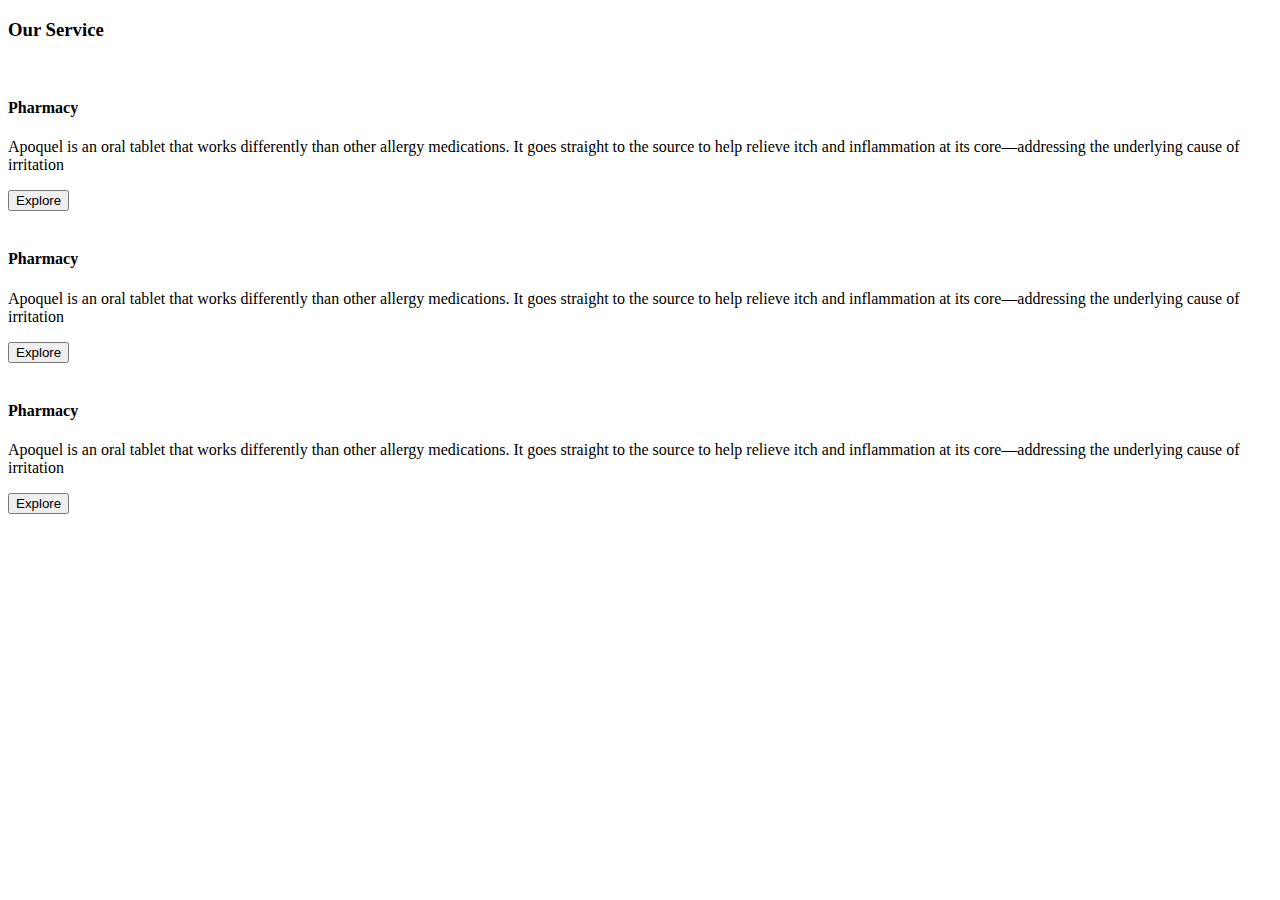
==== index.html @ cd957eab "Create index.html" ====
<!DOCTYPE html>
<html lang="en">
    <head>
        <meta charset="UTF-8" />
        <meta http-equiv="X-UA-Compatible" content="IE=edge" />
        <meta name="viewport" content="width=device-width, initial-scale=1.0" />
        <link rel="stylesheet" href="css/style.css" />
        <title>Document</title>
    </head>
    <body>
        <div class="service">
            <div class="service__container">
                <h3 class="service__title">Our Service</h3>
                <div class="service__cards">
                    <div class="service__card">
                        <div class="service__card-img-wrapper">
                            <img src="img/icon-1.svg" alt="" class="service__card-img" />
                        </div>
                        <h4 class="service__card-title">Pharmacy</h4>
                        <p class="service__card-text">
                            Apoquel is an oral tablet that works differently than other allergy medications. It goes straight to
                            the source to help relieve itch and inflammation at its core—addressing the underlying cause of
                            irritation
                        </p>
                        <button class="service__card-button">Explore</button>
                    </div>
                    <div class="service__card">
                        <div class="service__card-img-wrapper">
                            <img src="img/icon-1.svg" alt="" class="service__card-img" />
                        </div>
                        <h4 class="service__card-title">Pharmacy</h4>
                        <p class="service__card-text">
                            Apoquel is an oral tablet that works differently than other allergy medications. It goes straight to
                            the source to help relieve itch and inflammation at its core—addressing the underlying cause of
                            irritation
                        </p>
                        <button class="service__card-button">Explore</button>
                    </div>
                    <div class="service__card">
                        <div class="service__card-img-wrapper">
                            <img src="img/icon-1.svg" alt="" class="service__card-img" />
                        </div>
                        <h4 class="service__card-title">Pharmacy</h4>
                        <p class="service__card-text">
                            Apoquel is an oral tablet that works differently than other allergy medications. It goes straight to
                            the source to help relieve itch and inflammation at its core—addressing the underlying cause of
                            irritation
                        </p>
                        <button class="service__card-button">Explore</button>
                    </div>
                </div>
            </div>
        </div>
    </body>
</html>
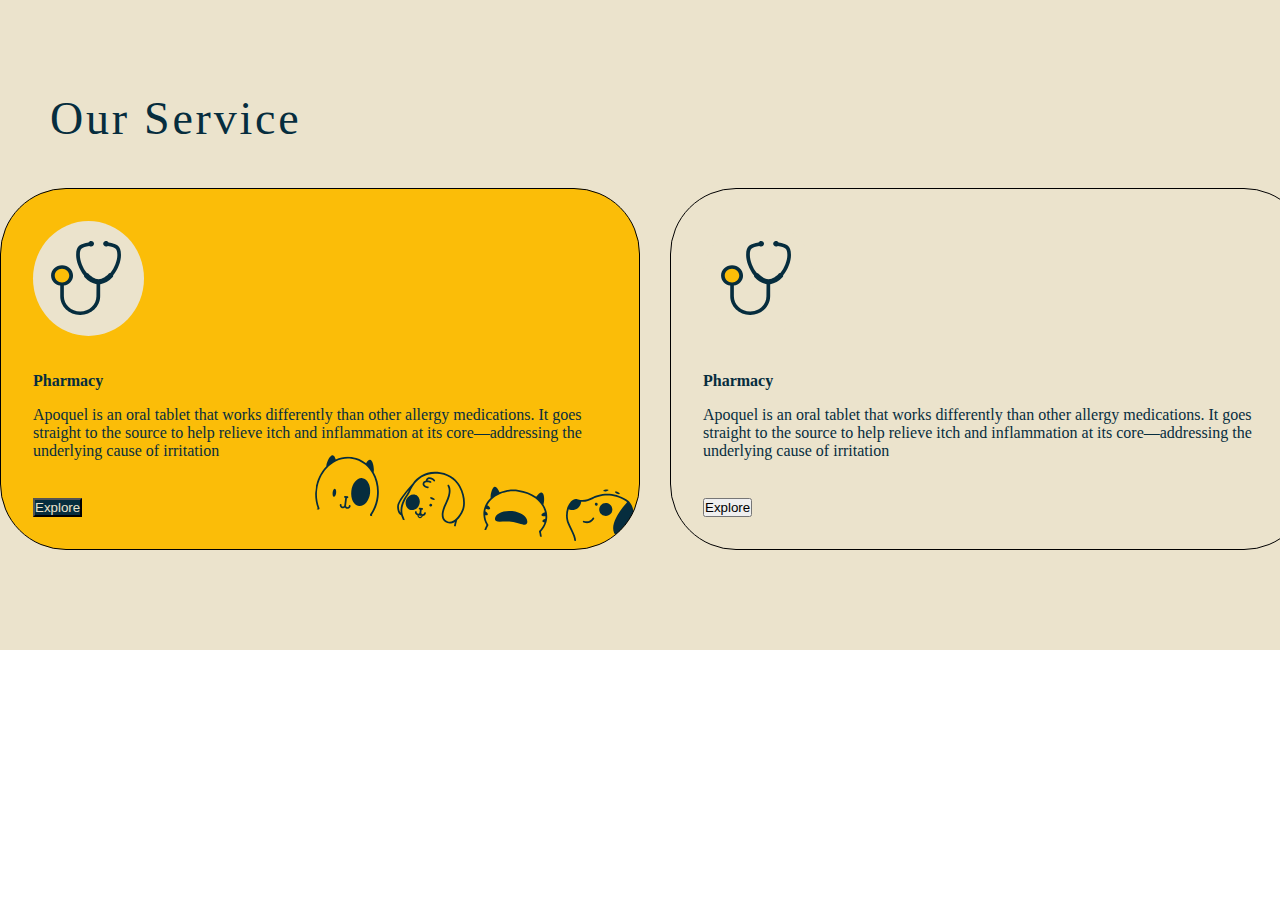
==== commit aa4b6841: "init: start pet project" ====
--- a/index.html
+++ b/index.html
@@ -1,55 +1,55 @@
-<!DOCTYPE html>
-<html lang="en">
-    <head>
-        <meta charset="UTF-8" />
-        <meta http-equiv="X-UA-Compatible" content="IE=edge" />
-        <meta name="viewport" content="width=device-width, initial-scale=1.0" />
-        <link rel="stylesheet" href="css/style.css" />
-        <title>Document</title>
-    </head>
-    <body>
-        <div class="service">
-            <div class="service__container">
-                <h3 class="service__title">Our Service</h3>
-                <div class="service__cards">
-                    <div class="service__card">
-                        <div class="service__card-img-wrapper">
-                            <img src="img/icon-1.svg" alt="" class="service__card-img" />
-                        </div>
-                        <h4 class="service__card-title">Pharmacy</h4>
-                        <p class="service__card-text">
-                            Apoquel is an oral tablet that works differently than other allergy medications. It goes straight to
-                            the source to help relieve itch and inflammation at its core—addressing the underlying cause of
-                            irritation
-                        </p>
-                        <button class="service__card-button">Explore</button>
-                    </div>
-                    <div class="service__card">
-                        <div class="service__card-img-wrapper">
-                            <img src="img/icon-1.svg" alt="" class="service__card-img" />
-                        </div>
-                        <h4 class="service__card-title">Pharmacy</h4>
-                        <p class="service__card-text">
-                            Apoquel is an oral tablet that works differently than other allergy medications. It goes straight to
-                            the source to help relieve itch and inflammation at its core—addressing the underlying cause of
-                            irritation
-                        </p>
-                        <button class="service__card-button">Explore</button>
-                    </div>
-                    <div class="service__card">
-                        <div class="service__card-img-wrapper">
-                            <img src="img/icon-1.svg" alt="" class="service__card-img" />
-                        </div>
-                        <h4 class="service__card-title">Pharmacy</h4>
-                        <p class="service__card-text">
-                            Apoquel is an oral tablet that works differently than other allergy medications. It goes straight to
-                            the source to help relieve itch and inflammation at its core—addressing the underlying cause of
-                            irritation
-                        </p>
-                        <button class="service__card-button">Explore</button>
-                    </div>
-                </div>
-            </div>
-        </div>
-    </body>
-</html>
+<!DOCTYPE html>
+<html lang="en">
+    <head>
+        <meta charset="UTF-8" />
+        <meta http-equiv="X-UA-Compatible" content="IE=edge" />
+        <meta name="viewport" content="width=device-width, initial-scale=1.0" />
+        <link rel="stylesheet" href="css/style.css" />
+        <title>Document</title>
+    </head>
+    <body>
+        <div class="service">
+            <div class="service__container">
+                <h3 class="service__title">Our Service</h3>
+                <div class="service__cards">
+                    <div class="service__card">
+                        <div class="service__card-img-wrapper">
+                            <img src="img/icon-1.svg" alt="" class="service__card-img" />
+                        </div>
+                        <h4 class="service__card-title">Pharmacy</h4>
+                        <p class="service__card-text">
+                            Apoquel is an oral tablet that works differently than other allergy medications. It goes straight to
+                            the source to help relieve itch and inflammation at its core—addressing the underlying cause of
+                            irritation
+                        </p>
+                        <button class="service__card-button">Explore</button>
+                    </div>
+                    <div class="service__card">
+                        <div class="service__card-img-wrapper">
+                            <img src="img/icon-1.svg" alt="" class="service__card-img" />
+                        </div>
+                        <h4 class="service__card-title">Pharmacy</h4>
+                        <p class="service__card-text">
+                            Apoquel is an oral tablet that works differently than other allergy medications. It goes straight to
+                            the source to help relieve itch and inflammation at its core—addressing the underlying cause of
+                            irritation
+                        </p>
+                        <button class="service__card-button">Explore</button>
+                    </div>
+                    <div class="service__card">
+                        <div class="service__card-img-wrapper">
+                            <img src="img/icon-1.svg" alt="" class="service__card-img" />
+                        </div>
+                        <h4 class="service__card-title">Pharmacy</h4>
+                        <p class="service__card-text">
+                            Apoquel is an oral tablet that works differently than other allergy medications. It goes straight to
+                            the source to help relieve itch and inflammation at its core—addressing the underlying cause of
+                            irritation
+                        </p>
+                        <button class="service__card-button">Explore</button>
+                    </div>
+                </div>
+            </div>
+        </div>
+    </body>
+</html>
--- a/css/style.css
+++ b/css/style.css
@@ -0,0 +1,73 @@
+* {
+  margin: 0px;
+  padding: 0px;
+  -webkit-box-sizing: border-box;
+          box-sizing: border-box;
+}
+
+.service {
+  display: -webkit-box;
+  display: -ms-flexbox;
+  display: flex;
+  background-color: #ebe3cc;
+  padding: 100px 0;
+  color: #062d3e;
+}
+.service__container {
+  max-width: 1600px;
+  margin: 0 auto;
+}
+.service__title {
+  margin-bottom: 50px;
+  margin-left: 50px;
+  font-family: Neue Montreal;
+  font-size: 46px;
+  font-weight: 500;
+  line-height: 38px;
+  letter-spacing: 2.76px;
+}
+.service__cards {
+  display: -webkit-box;
+  display: -ms-flexbox;
+  display: flex;
+  gap: 30px;
+  overflow: auto;
+  background-image: url(), url(), url();
+  background-position: 100px 100px, 20px 20px, 0 0;
+}
+.service__card {
+  border: 1px solid #000;
+  -ms-flex-preferred-size: 50%;
+      flex-basis: 50%;
+  -ms-flex-negative: 0;
+      flex-shrink: 0;
+  padding: 32px;
+  border-radius: 66px;
+}
+.service__card:first-child {
+  background-color: #fbbd08;
+  background-image: url("../img/icon-2.svg");
+  background-repeat: no-repeat;
+  background-position: 100% 100%;
+}
+.service__card:first-child .service__card-button {
+  color: #ebe3cc;
+  background-color: #062d3e;
+}
+.service__card-img-wrapper {
+  padding: 20px 23px 17px 18px;
+  border-radius: 50%;
+  background-color: #ebe3cc;
+  display: inline-block;
+  margin-bottom: 36px;
+}
+.service__card-img {
+  max-width: 70px;
+  height: 74px;
+}
+.service__card-title {
+  margin-bottom: 16px;
+}
+.service__card-text {
+  margin-bottom: 38px;
+}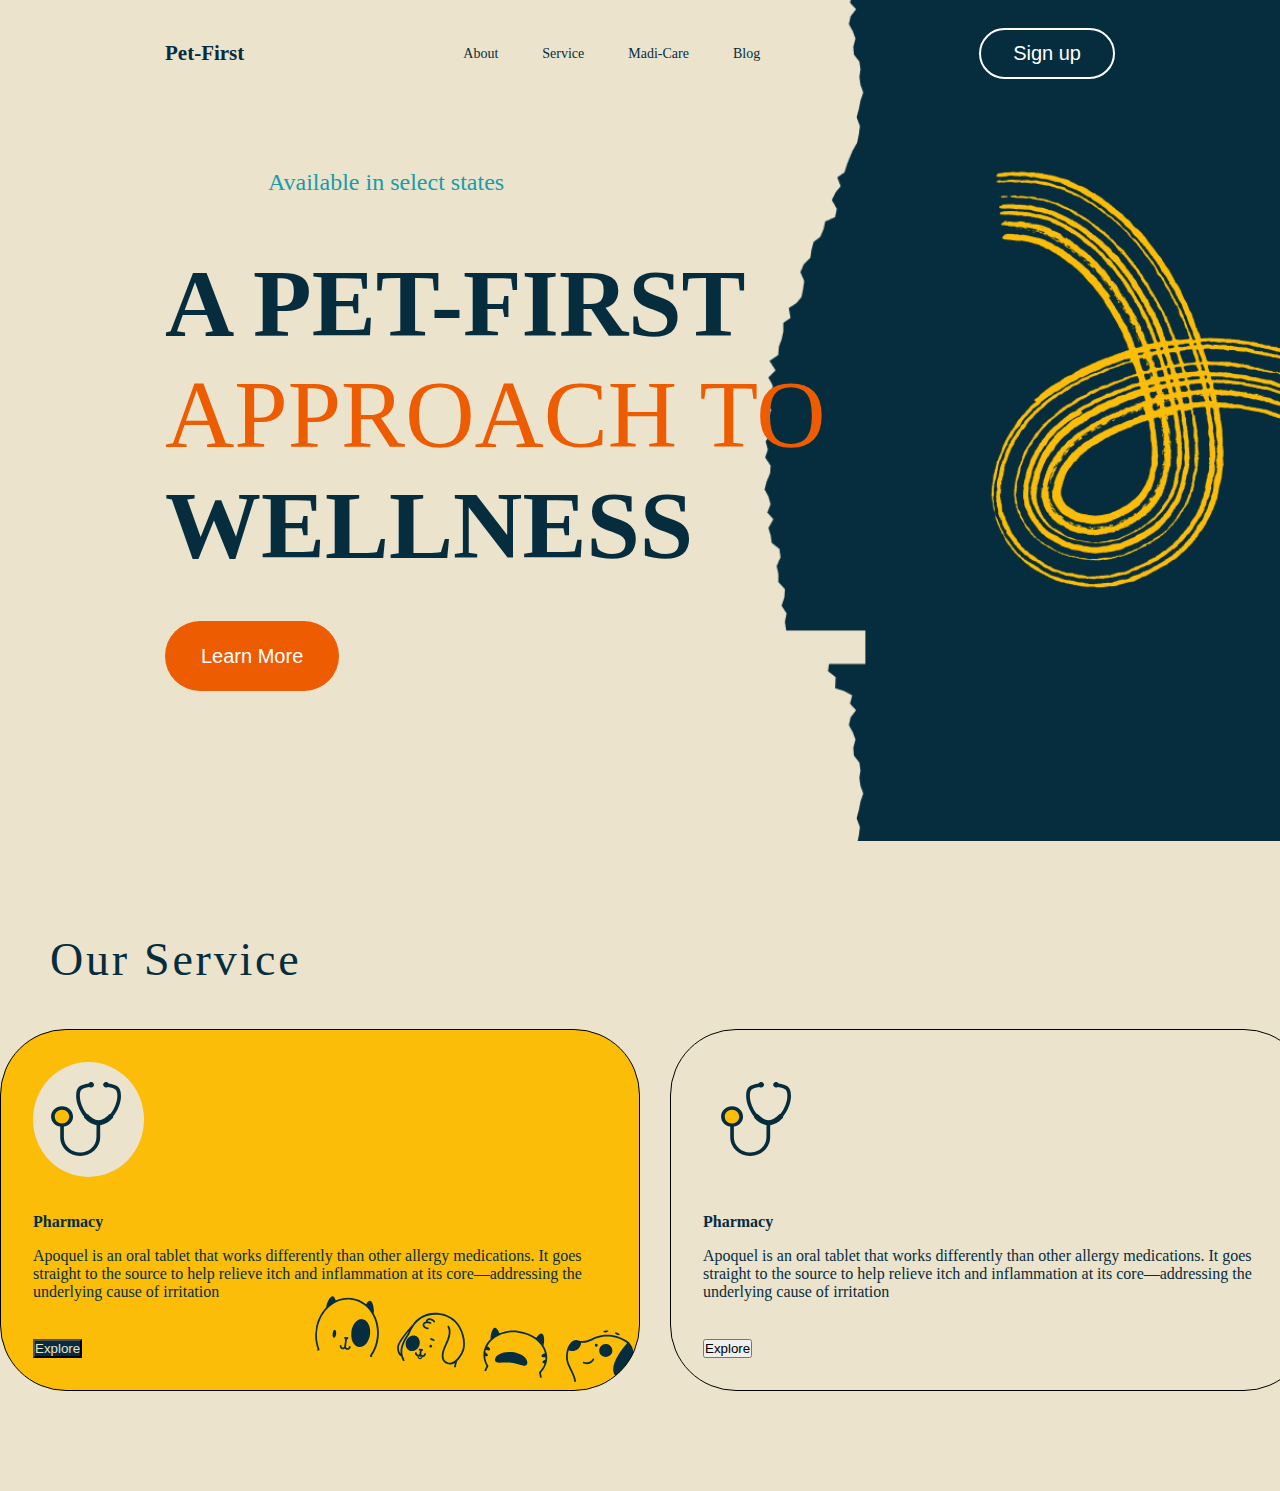
==== commit e40e2836: "fix" ====
--- a/index.html
+++ b/index.html
@@ -8,6 +8,27 @@
         <title>Document</title>
     </head>
     <body>
+        <header class="header">
+            <div class="header__container">
+                <div class="header__nav-bar">
+                    <h2 class="header__logo">Pet-First</h2>
+                    <div class="header__menu">
+                        <a href="" class="header__menu-item">About</a>
+                        <a href="" class="header__menu-item">Service</a>
+                        <a href="" class="header__menu-item">Madi-Care</a>
+                        <a href="" class="header__menu-item">Blog</a>
+                    </div>
+                    <button class="header__button-sign-up">Sign up</button>
+                </div>
+                <div class="header__info">
+                    <p class="header__places">Available in select states</p>
+                    <h1 class="header__title">A pet-first <span class="header__title-accent">approach to</span> wellness</h1>
+                    <button class="header__button-learn-more">Learn More</button>
+                </div>
+            </div>
+        </header>
+
+
         <div class="service">
             <div class="service__container">
                 <h3 class="service__title">Our Service</h3>
--- a/css/style.css
+++ b/css/style.css
@@ -4,6 +4,7 @@
   -webkit-box-sizing: border-box;
           box-sizing: border-box;
 }
+
 
 .service {
   display: -webkit-box;
@@ -70,4 +71,90 @@
 }
 .service__card-text {
   margin-bottom: 38px;
+}
+
+
+.header {
+  padding: 28px 165px 50px;
+  background-color: #ebe3cc;
+  background-image: url("../img/hero-backgr.png");
+  background-size: contain;
+  background-repeat: no-repeat;
+  background-position: right bottom;
+
+}
+.header__container {
+}
+
+.header__nav-bar {
+  display: flex;
+  justify-content: space-between;
+  align-items: center;
+  margin-bottom: 90px;
+}
+
+.header__logo {
+  font-size: 21px;
+  color: #062D3E;
+}
+.header__menu {
+  display: flex;
+  gap: 44px;
+}
+
+.header__menu-item {
+  text-decoration: none;
+  color: #062D3E;
+  font-size: 14px;
+}
+
+.header__menu-item:hover {
+  color: #fff;
+}
+
+.header__button-sign-up {
+  padding: 12px 32px;
+  color: #fff;
+  background-color: inherit;
+  border: 2px solid #fff;
+  border-radius: 190px;
+  font-size: 20px;
+}
+.header__info {
+  max-width: 700px;
+  margin-bottom: 100px;
+}
+.header__places {
+  font-size: 24px;
+  color: #189CAB;
+  margin-bottom: 52px;
+  margin-left: 103px;
+}
+
+.header__places::before {
+  content: '';
+  background-image: url("../img/Frame.svg");
+}
+
+.header__title {
+  font-size: 96px;
+  color: #062D3E;
+  font-weight: bold;
+  text-transform: uppercase;
+  margin-bottom: 40px;
+}
+
+.header__title-accent {
+  color: #ED5C01;
+  font-weight: normal;
+}
+
+.header__button-learn-more {
+  padding: 16px 36px;
+  font-size: 20px;
+  background-color: #ED5C01;
+  color: #fff;
+  border-radius: 247px;
+  line-height: 38px;
+  border: inherit;
 }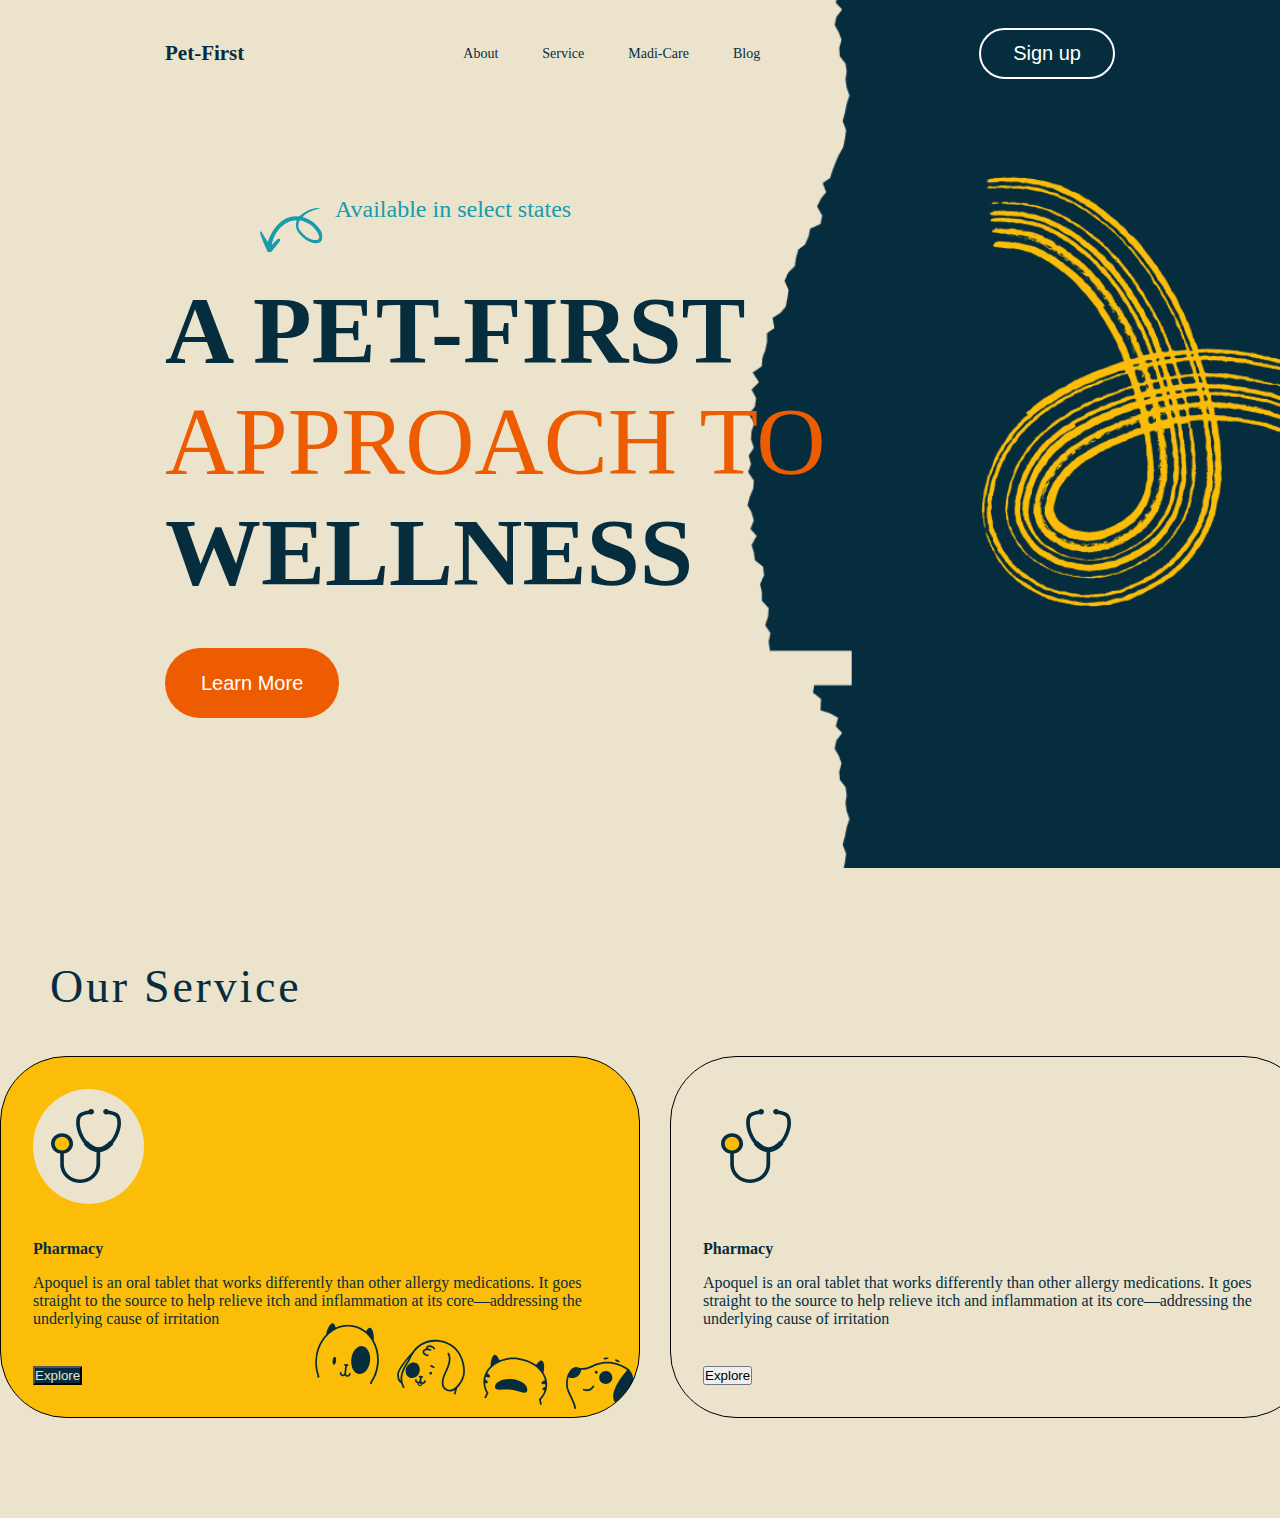
==== commit 164f1bbf: "fix hero page" ====
--- a/index.html
+++ b/index.html
@@ -13,10 +13,10 @@
                 <div class="header__nav-bar">
                     <h2 class="header__logo">Pet-First</h2>
                     <div class="header__menu">
-                        <a href="" class="header__menu-item">About</a>
-                        <a href="" class="header__menu-item">Service</a>
-                        <a href="" class="header__menu-item">Madi-Care</a>
-                        <a href="" class="header__menu-item">Blog</a>
+                        <a href="#" class="header__menu-item">About</a>
+                        <a href="#" class="header__menu-item">Service</a>
+                        <a href="#" class="header__menu-item">Madi-Care</a>
+                        <a href="#" class="header__menu-item">Blog</a>
                     </div>
                     <button class="header__button-sign-up">Sign up</button>
                 </div>
--- a/css/style.css
+++ b/css/style.css
@@ -134,6 +134,10 @@
 .header__places::before {
   content: '';
   background-image: url("../img/Frame.svg");
+  width: 67px;
+  height: 48px;
+  display: inline-block;
+  transform: translate(-10px, 35px);
 }
 
 .header__title {
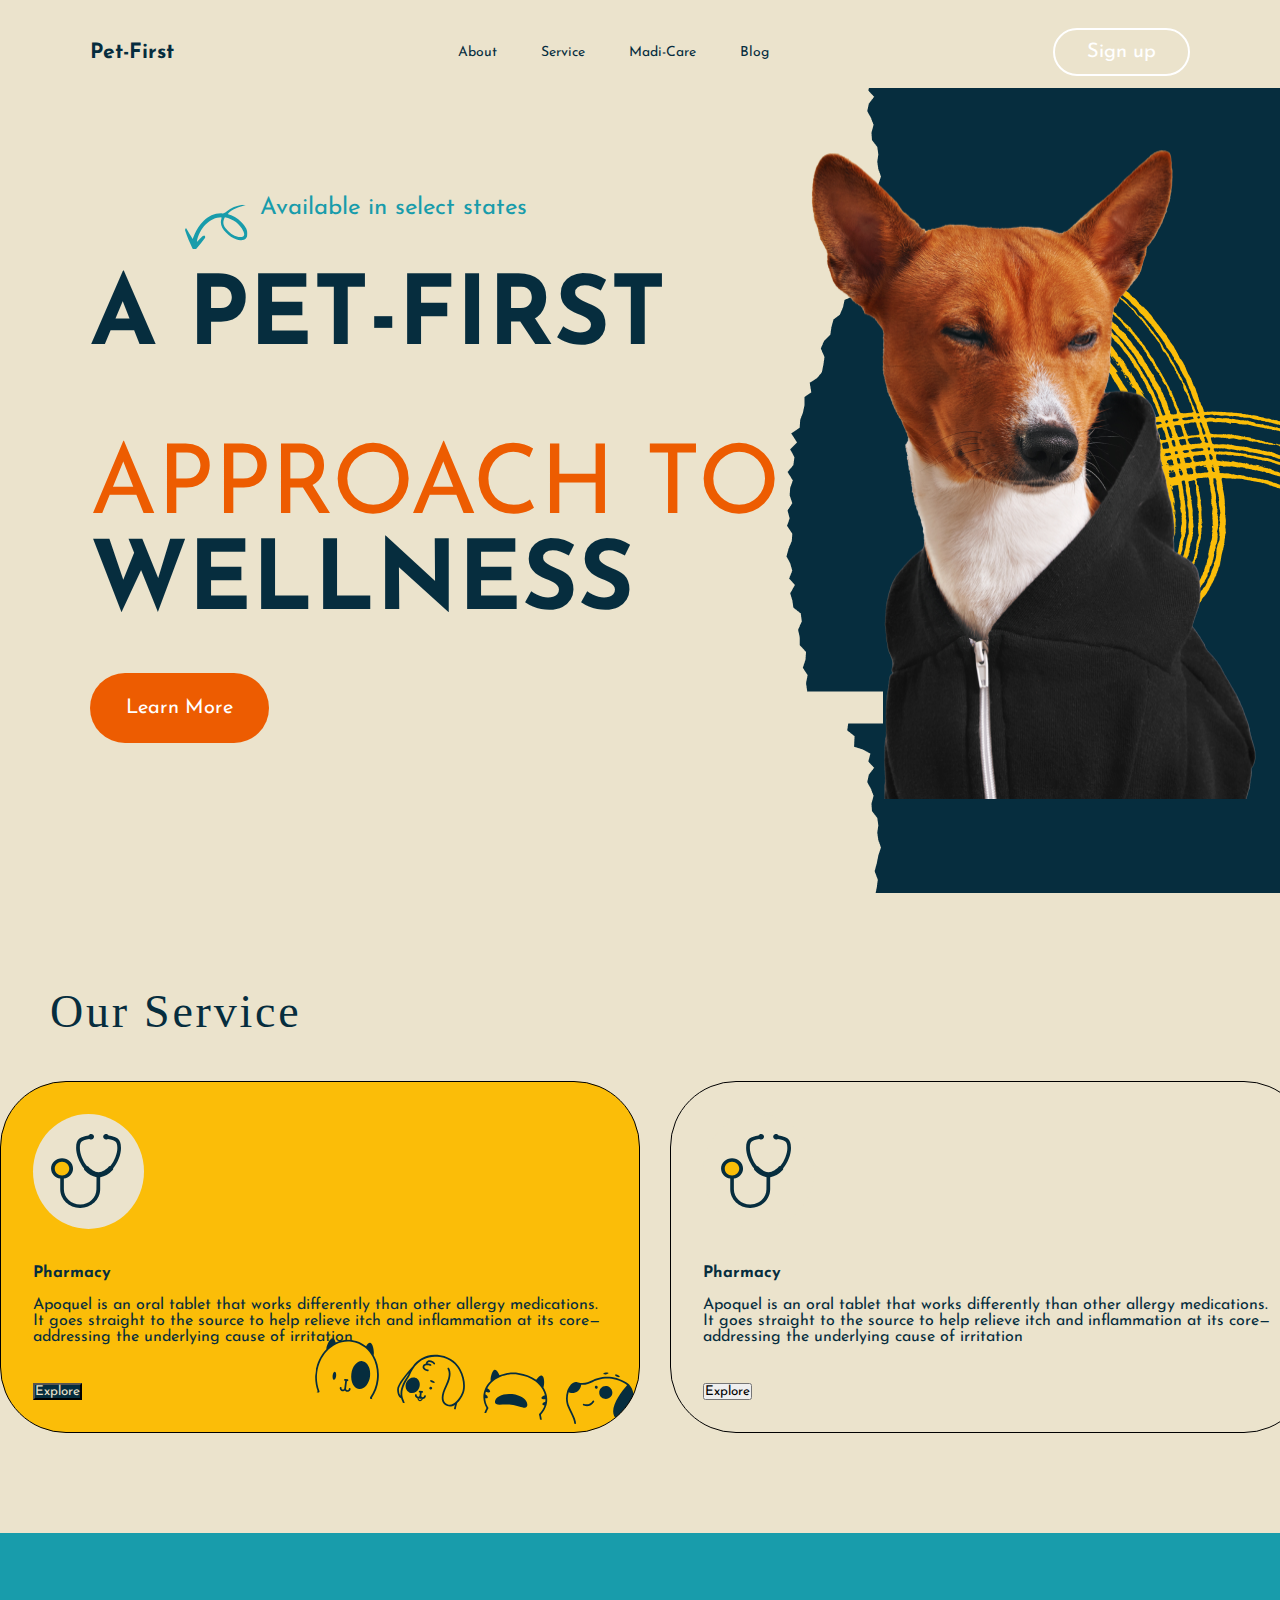
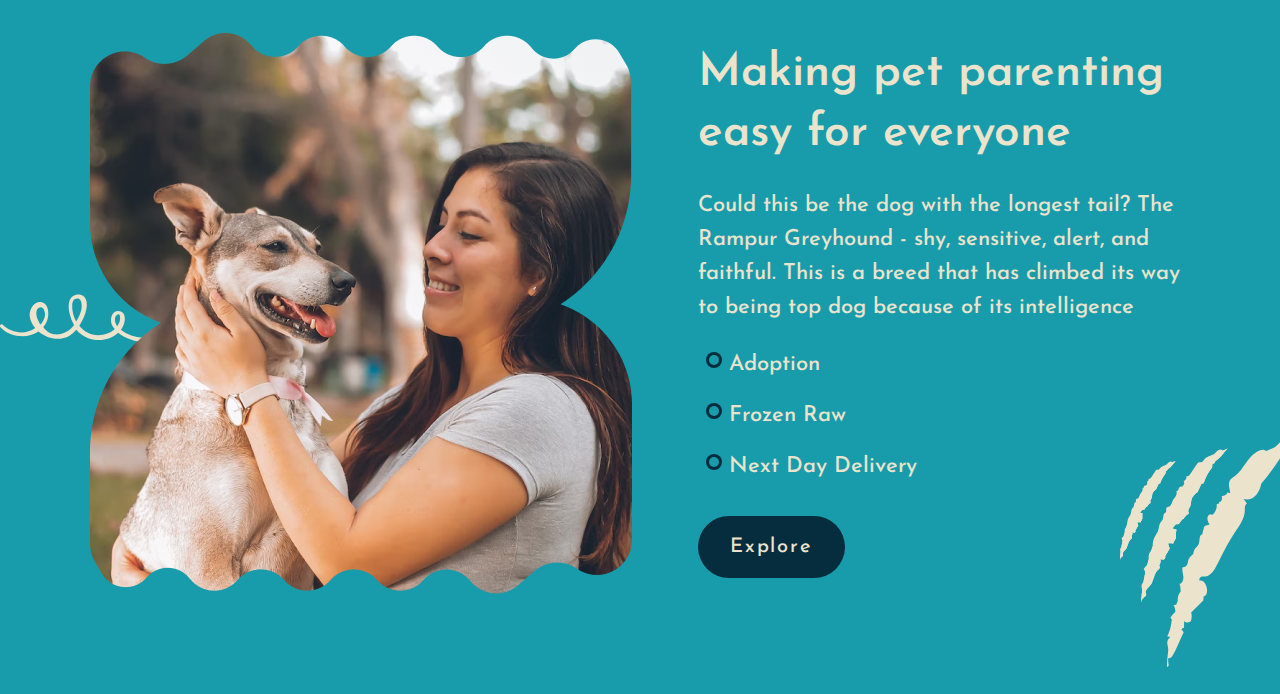
==== commit c4256c8b: "add new page" ====
--- a/index.html
+++ b/index.html
@@ -4,6 +4,7 @@
         <meta charset="UTF-8" />
         <meta http-equiv="X-UA-Compatible" content="IE=edge" />
         <meta name="viewport" content="width=device-width, initial-scale=1.0" />
+        <link href="https://fonts.googleapis.com/css2?family=Josefin+Sans:wght@400;500;600;700&family=Montserrat:wght@200;300;400&family=Open+Sans:wght@300;400;700;800&display=swap" rel="stylesheet">
         <link rel="stylesheet" href="css/style.css" />
         <title>Document</title>
     </head>
@@ -72,5 +73,23 @@
                 </div>
             </div>
         </div>
+
+        <div class="parenting">
+            <div class="parenting__container">
+                <img src="./img/parenting.png" alt="" class="parenting__image">
+                <div class="parenting__text">
+                    <h3 class="parenting__text-title">Making pet parenting easy for everyone</h3>
+                    <p class="parenting__text-description">Could this be the dog with the longest tail? The Rampur Greyhound - shy, sensitive, alert, and faithful. This is a breed that has climbed its way to being top dog because of its intelligence</p>
+                    <ul class="parenting__text-list">
+                        <li class="parenting__text-item">Adoption</li>
+                        <li class="parenting__text-item">Frozen Raw</li>
+                        <li class="parenting__text-item">Next Day Delivery</li>
+                    </ul>
+                    <button class="parenting__btn-explore">Explore</button>
+                </div>
+            </div>
+        </div>
+
+
     </body>
 </html>
--- a/css/style.css
+++ b/css/style.css
@@ -3,8 +3,8 @@
   padding: 0px;
   -webkit-box-sizing: border-box;
           box-sizing: border-box;
-}
-
+  font-family: 'josefin sans';
+}
 
 .service {
   display: -webkit-box;
@@ -14,10 +14,12 @@
   padding: 100px 0;
   color: #062d3e;
 }
+
 .service__container {
   max-width: 1600px;
   margin: 0 auto;
 }
+
 .service__title {
   margin-bottom: 50px;
   margin-left: 50px;
@@ -27,6 +29,7 @@
   line-height: 38px;
   letter-spacing: 2.76px;
 }
+
 .service__cards {
   display: -webkit-box;
   display: -ms-flexbox;
@@ -36,6 +39,7 @@
   background-image: url(), url(), url();
   background-position: 100px 100px, 20px 20px, 0 0;
 }
+
 .service__card {
   border: 1px solid #000;
   -ms-flex-preferred-size: 50%;
@@ -45,16 +49,19 @@
   padding: 32px;
   border-radius: 66px;
 }
+
 .service__card:first-child {
   background-color: #fbbd08;
   background-image: url("../img/icon-2.svg");
   background-repeat: no-repeat;
   background-position: 100% 100%;
 }
+
 .service__card:first-child .service__card-button {
   color: #ebe3cc;
   background-color: #062d3e;
 }
+
 .service__card-img-wrapper {
   padding: 20px 23px 17px 18px;
   border-radius: 50%;
@@ -62,34 +69,41 @@
   display: inline-block;
   margin-bottom: 36px;
 }
+
 .service__card-img {
   max-width: 70px;
   height: 74px;
 }
+
 .service__card-title {
   margin-bottom: 16px;
 }
+
 .service__card-text {
   margin-bottom: 38px;
 }
 
-
 .header {
-  padding: 28px 165px 50px;
+  padding: 28px 0 50px;
+  background: url("../img/dog.png") right center/496px 705px no-repeat, url("../img/hero-backgr.png") right bottom/auto no-repeat;
   background-color: #ebe3cc;
-  background-image: url("../img/hero-backgr.png");
-  background-size: contain;
-  background-repeat: no-repeat;
-  background-position: right bottom;
-
-}
+}
+
 .header__container {
+  max-width: 1100px;
+  margin: 0 auto;
 }
 
 .header__nav-bar {
-  display: flex;
-  justify-content: space-between;
-  align-items: center;
+  display: -webkit-box;
+  display: -ms-flexbox;
+  display: flex;
+  -webkit-box-pack: justify;
+      -ms-flex-pack: justify;
+          justify-content: space-between;
+  -webkit-box-align: center;
+      -ms-flex-align: center;
+          align-items: center;
   margin-bottom: 90px;
 }
 
@@ -97,7 +111,10 @@
   font-size: 21px;
   color: #062D3E;
 }
+
 .header__menu {
+  display: -webkit-box;
+  display: -ms-flexbox;
   display: flex;
   gap: 44px;
 }
@@ -120,10 +137,11 @@
   border-radius: 190px;
   font-size: 20px;
 }
+
 .header__info {
-  max-width: 700px;
   margin-bottom: 100px;
 }
+
 .header__places {
   font-size: 24px;
   color: #189CAB;
@@ -133,11 +151,13 @@
 
 .header__places::before {
   content: '';
-  background-image: url("../img/Frame.svg");
+  background-image: url("../img/arrow.svg");
   width: 67px;
   height: 48px;
   display: inline-block;
-  transform: translate(-10px, 35px);
+  -webkit-transform: translate(-10px, 35px);
+      -ms-transform: translate(-10px, 35px);
+          transform: translate(-10px, 35px);
 }
 
 .header__title {
@@ -151,6 +171,14 @@
 .header__title-accent {
   color: #ED5C01;
   font-weight: normal;
+}
+
+.header__title-accent::after {
+  content: '';
+  display: inline-block;
+  width: 148px;
+  height: 145px;
+  background-image: url(../pet/img/bigorangetrail.svg);
 }
 
 .header__button-learn-more {
@@ -161,4 +189,82 @@
   border-radius: 247px;
   line-height: 38px;
   border: inherit;
-}+}
+
+.parenting {
+  background: url("../img/curl.svg") left center/186px 57px no-repeat, url("../img/whitetrail.svg") right bottom 5%/212px 229px no-repeat;
+  background-color: #189CAB;
+  padding: 100px 0;
+}
+
+.parenting__container {
+  max-width: 1100px;
+  margin: 0 auto;
+  display: -webkit-box;
+  display: -ms-flexbox;
+  display: flex;
+  gap: 66px;
+}
+
+.parenting__image {
+  max-width: 561px;
+}
+
+.parenting__text {
+  margin-top: 11px;
+}
+
+.parenting__text-title {
+  font-size: 46px;
+  font-weight: 600;
+  line-height: 60px;
+  color: #EBE3CC;
+  margin-bottom: 25px;
+}
+
+.parenting__text-description {
+  font-size: 22px;
+  font-weight: 500;
+  line-height: 34px;
+  color: #EBE3CC;
+  margin-bottom: 25px;
+}
+
+.parenting__text-list {
+  font-size: 22px;
+  font-weight: 500;
+  color: #EBE3CC;
+  margin-bottom: 38px;
+}
+
+.parenting__text-item {
+  margin-bottom: 25px;
+  list-style-type: none;
+}
+
+.parenting__text-item::before {
+  content: '';
+  display: inline-block;
+  width: 20px;
+  height: 20px;
+  background-image: url("../img/point.svg");
+  background-position: center;
+  background-repeat: no-repeat;
+  padding-left: 11px;
+}
+
+.parenting__text-item:last-child {
+  margin-bottom: 0;
+}
+
+.parenting__btn-explore {
+  font-size: 20px;
+  font-weight: 500;
+  color: #EBE3CC;
+  line-height: 38px;
+  letter-spacing: .09em;
+  padding: 12px 32px;
+  border-radius: 190px;
+  background-color: #062D3E;
+  border: none;
+}
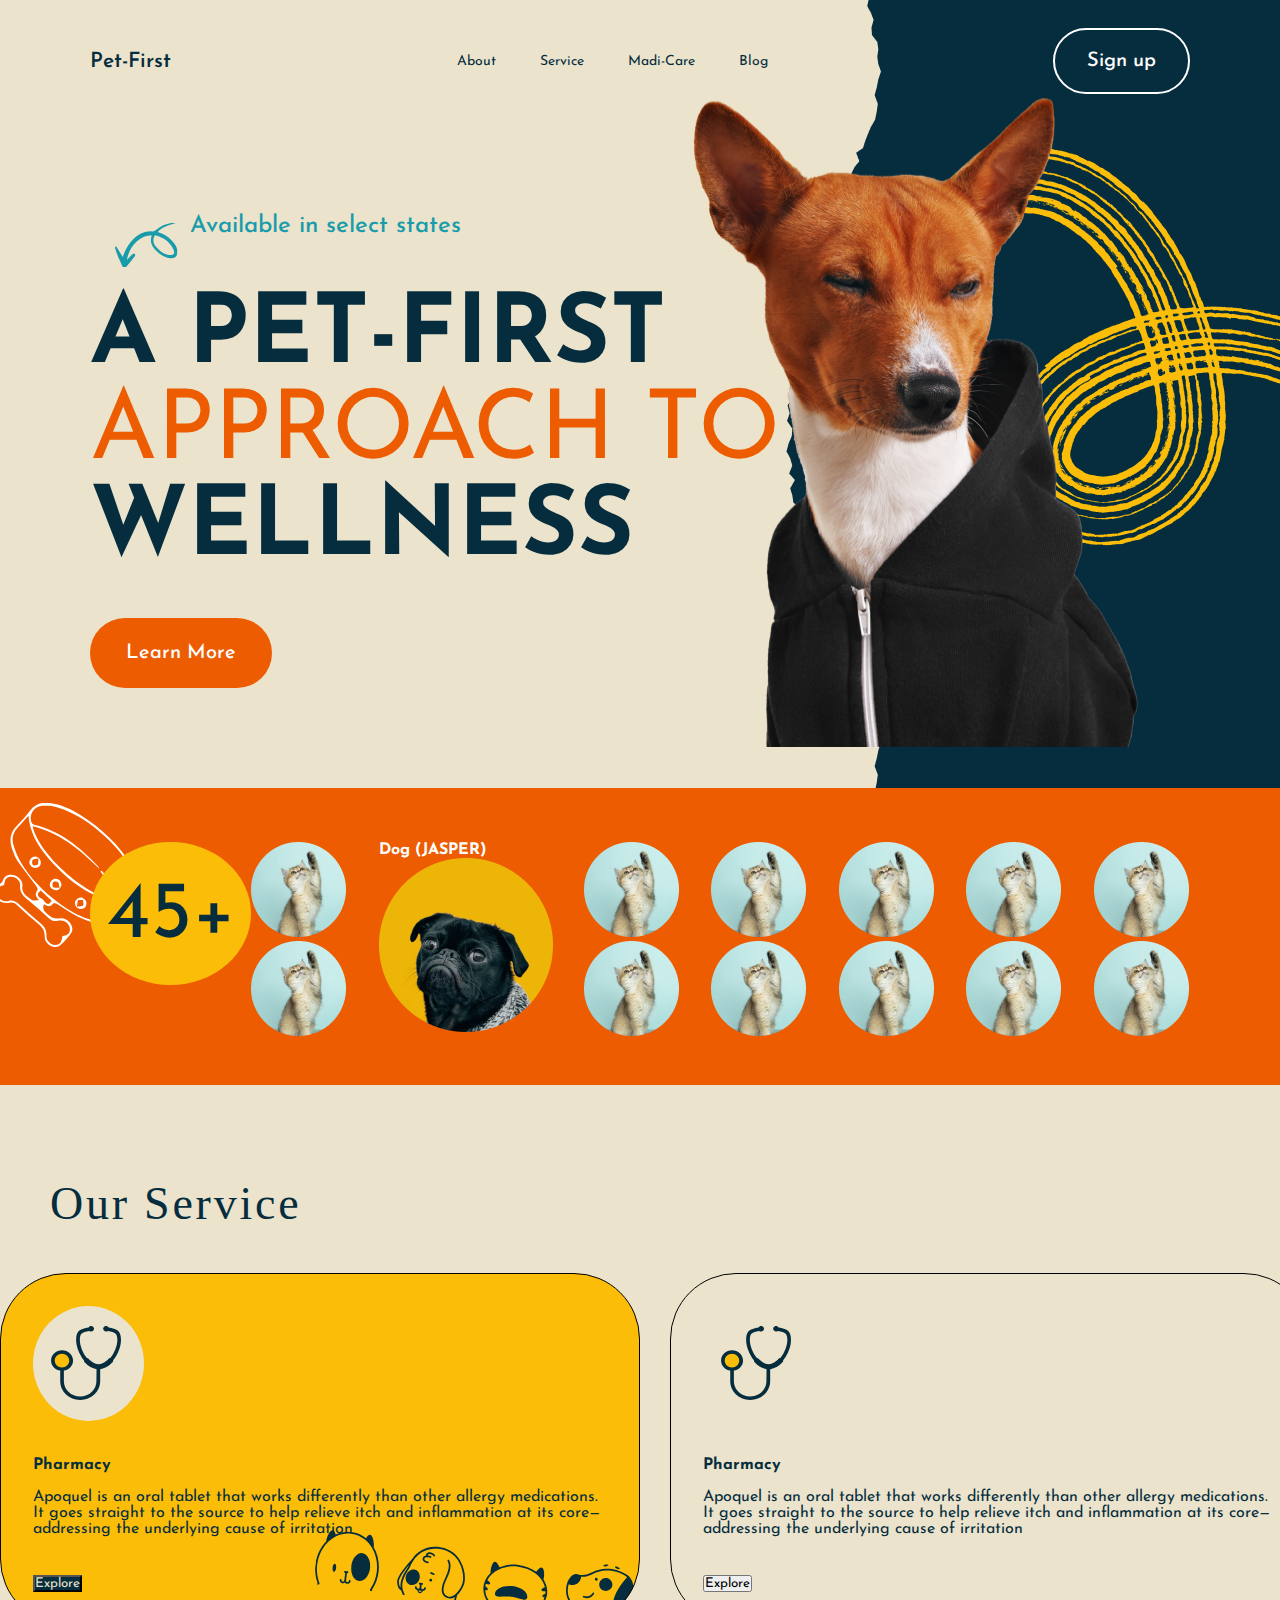
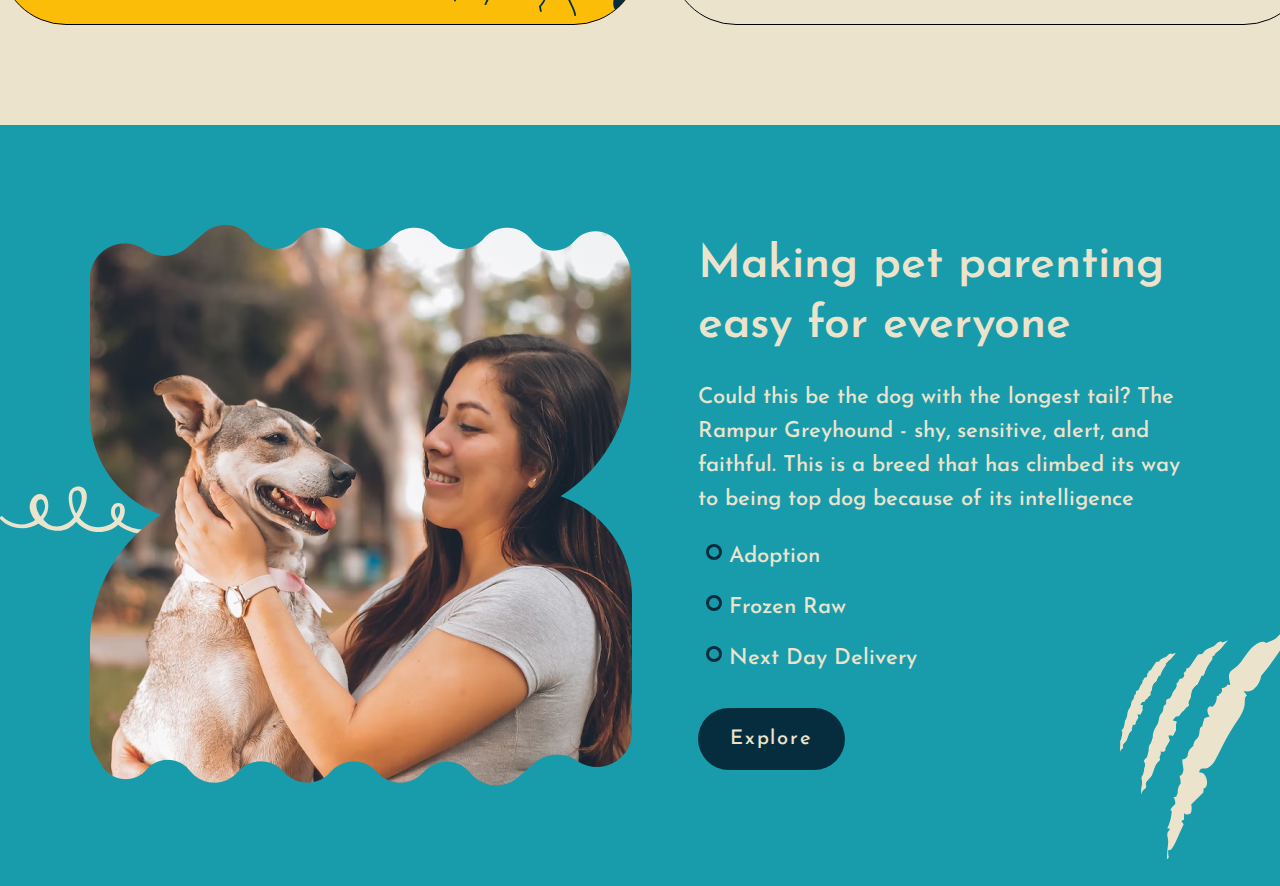
==== commit 69cb6536: "add new block: category" ====
--- a/index.html
+++ b/index.html
@@ -28,64 +28,104 @@
                 </div>
             </div>
         </header>
-
-
-        <div class="service">
-            <div class="service__container">
-                <h3 class="service__title">Our Service</h3>
-                <div class="service__cards">
-                    <div class="service__card">
-                        <div class="service__card-img-wrapper">
-                            <img src="img/icon-1.svg" alt="" class="service__card-img" />
+        <div class="main">
+            <div class="category">
+                <div class="category__container">
+                    <div class="category__left">
+                        <div class="category__circle">45+</div>
+                    </div>
+                    <div class="category__right">
+                        <div class="category__column-small">
+                            <img src="img/cat.png" class="category__column-small-img" />
+                            <img src="img/cat.png" class="category__column-small-img" />
                         </div>
-                        <h4 class="service__card-title">Pharmacy</h4>
-                        <p class="service__card-text">
-                            Apoquel is an oral tablet that works differently than other allergy medications. It goes straight to
-                            the source to help relieve itch and inflammation at its core—addressing the underlying cause of
-                            irritation
-                        </p>
-                        <button class="service__card-button">Explore</button>
-                    </div>
-                    <div class="service__card">
-                        <div class="service__card-img-wrapper">
-                            <img src="img/icon-1.svg" alt="" class="service__card-img" />
+                        <div class="category__column-big">
+                            <h4 class="category__column-big-title">Dog (JASPER)</h4>
+                            <img src="img/rounded-dog.png" class="category__column-big-img" />
                         </div>
-                        <h4 class="service__card-title">Pharmacy</h4>
-                        <p class="service__card-text">
-                            Apoquel is an oral tablet that works differently than other allergy medications. It goes straight to
-                            the source to help relieve itch and inflammation at its core—addressing the underlying cause of
-                            irritation
-                        </p>
-                        <button class="service__card-button">Explore</button>
-                    </div>
-                    <div class="service__card">
-                        <div class="service__card-img-wrapper">
-                            <img src="img/icon-1.svg" alt="" class="service__card-img" />
+                        <div class="category__column-small">
+                            <img src="img/cat.png" class="category__column-small-img" />
+                            <img src="img/cat.png" class="category__column-small-img" />
                         </div>
-                        <h4 class="service__card-title">Pharmacy</h4>
-                        <p class="service__card-text">
-                            Apoquel is an oral tablet that works differently than other allergy medications. It goes straight to
-                            the source to help relieve itch and inflammation at its core—addressing the underlying cause of
-                            irritation
-                        </p>
-                        <button class="service__card-button">Explore</button>
+                        <div class="category__column-small">
+                            <img src="img/cat.png" class="category__column-small-img" />
+                            <img src="img/cat.png" class="category__column-small-img" />
+                        </div>
+                        <div class="category__column-small">
+                            <img src="img/cat.png" class="category__column-small-img" />
+                            <img src="img/cat.png" class="category__column-small-img" />
+                        </div>
+                        <div class="category__column-small">
+                            <img src="img/cat.png" class="category__column-small-img" />
+                            <img src="img/cat.png" class="category__column-small-img" />
+                        </div>
+                        <div class="category__column-small">
+                            <img src="img/cat.png" class="category__column-small-img" />
+                            <img src="img/cat.png" class="category__column-small-img" />
+                        </div>
                     </div>
                 </div>
             </div>
-        </div>
 
-        <div class="parenting">
-            <div class="parenting__container">
-                <img src="./img/parenting.png" alt="" class="parenting__image">
-                <div class="parenting__text">
-                    <h3 class="parenting__text-title">Making pet parenting easy for everyone</h3>
-                    <p class="parenting__text-description">Could this be the dog with the longest tail? The Rampur Greyhound - shy, sensitive, alert, and faithful. This is a breed that has climbed its way to being top dog because of its intelligence</p>
-                    <ul class="parenting__text-list">
-                        <li class="parenting__text-item">Adoption</li>
-                        <li class="parenting__text-item">Frozen Raw</li>
-                        <li class="parenting__text-item">Next Day Delivery</li>
-                    </ul>
-                    <button class="parenting__btn-explore">Explore</button>
+
+
+            <div class="service">
+                <div class="service__container">
+                    <h3 class="service__title">Our Service</h3>
+                    <div class="service__cards">
+                        <div class="service__card">
+                            <div class="service__card-img-wrapper">
+                                <img src="img/icon-1.svg" alt="" class="service__card-img" />
+                            </div>
+                            <h4 class="service__card-title">Pharmacy</h4>
+                            <p class="service__card-text">
+                                Apoquel is an oral tablet that works differently than other allergy medications. It goes straight to
+                                the source to help relieve itch and inflammation at its core—addressing the underlying cause of
+                                irritation
+                            </p>
+                            <button class="service__card-button">Explore</button>
+                        </div>
+                        <div class="service__card">
+                            <div class="service__card-img-wrapper">
+                                <img src="img/icon-1.svg" alt="" class="service__card-img" />
+                            </div>
+                            <h4 class="service__card-title">Pharmacy</h4>
+                            <p class="service__card-text">
+                                Apoquel is an oral tablet that works differently than other allergy medications. It goes straight to
+                                the source to help relieve itch and inflammation at its core—addressing the underlying cause of
+                                irritation
+                            </p>
+                            <button class="service__card-button">Explore</button>
+                        </div>
+                        <div class="service__card">
+                            <div class="service__card-img-wrapper">
+                                <img src="img/icon-1.svg" alt="" class="service__card-img" />
+                            </div>
+                            <h4 class="service__card-title">Pharmacy</h4>
+                            <p class="service__card-text">
+                                Apoquel is an oral tablet that works differently than other allergy medications. It goes straight to
+                                the source to help relieve itch and inflammation at its core—addressing the underlying cause of
+                                irritation
+                            </p>
+                            <button class="service__card-button">Explore</button>
+                        </div>
+                    </div>
+                </div>
+            </div>
+    
+            <div class="parenting">
+                <div class="parenting__container">
+                    <img src="./img/parenting.png" alt="" class="parenting__image">
+                    <div class="parenting__text">
+                        <h3 class="parenting__text-title">Making pet parenting easy for everyone</h3>
+                        <p class="parenting__text-description">Could this be the dog with the longest tail? The Rampur Greyhound - shy, sensitive, alert, and faithful. This is a breed that has climbed its way to being top dog because of its intelligence</p>
+                        <ul class="parenting__text-list">
+                            <li class="parenting__text-item">Adoption</li>
+                            <li class="parenting__text-item">Frozen Raw</li>
+                            <li class="parenting__text-item">Next Day Delivery</li>
+                        </ul>
+                        <button class="parenting__btn-explore">Explore</button>
+                    </div>
                 </div>
             </div>
         </div>
--- a/css/style.css
+++ b/css/style.css
@@ -6,87 +6,11 @@
   font-family: 'josefin sans';
 }
 
-.service {
-  display: -webkit-box;
-  display: -ms-flexbox;
-  display: flex;
+.header {
+  background: url("../img/dog.png") 85% center/496px 705px no-repeat, url("../img/hero-backgr.png") right bottom/auto no-repeat;
   background-color: #ebe3cc;
-  padding: 100px 0;
-  color: #062d3e;
-}
-
-.service__container {
-  max-width: 1600px;
-  margin: 0 auto;
-}
-
-.service__title {
-  margin-bottom: 50px;
-  margin-left: 50px;
-  font-family: Neue Montreal;
-  font-size: 46px;
-  font-weight: 500;
-  line-height: 38px;
-  letter-spacing: 2.76px;
-}
-
-.service__cards {
-  display: -webkit-box;
-  display: -ms-flexbox;
-  display: flex;
-  gap: 30px;
-  overflow: auto;
-  background-image: url(), url(), url();
-  background-position: 100px 100px, 20px 20px, 0 0;
-}
-
-.service__card {
-  border: 1px solid #000;
-  -ms-flex-preferred-size: 50%;
-      flex-basis: 50%;
-  -ms-flex-negative: 0;
-      flex-shrink: 0;
-  padding: 32px;
-  border-radius: 66px;
-}
-
-.service__card:first-child {
-  background-color: #fbbd08;
-  background-image: url("../img/icon-2.svg");
-  background-repeat: no-repeat;
-  background-position: 100% 100%;
-}
-
-.service__card:first-child .service__card-button {
-  color: #ebe3cc;
-  background-color: #062d3e;
-}
-
-.service__card-img-wrapper {
-  padding: 20px 23px 17px 18px;
-  border-radius: 50%;
-  background-color: #ebe3cc;
-  display: inline-block;
-  margin-bottom: 36px;
-}
-
-.service__card-img {
-  max-width: 70px;
-  height: 74px;
-}
-
-.service__card-title {
-  margin-bottom: 16px;
-}
-
-.service__card-text {
-  margin-bottom: 38px;
-}
-
-.header {
-  padding: 28px 0 50px;
-  background: url("../img/dog.png") right center/496px 705px no-repeat, url("../img/hero-backgr.png") right bottom/auto no-repeat;
-  background-color: #ebe3cc;
+  padding-top: 28px;
+  padding-bottom: 100px;
 }
 
 .header__container {
@@ -109,6 +33,7 @@
 
 .header__logo {
   font-size: 21px;
+  font-weight: 600;
   color: #062D3E;
 }
 
@@ -123,10 +48,13 @@
   text-decoration: none;
   color: #062D3E;
   font-size: 14px;
+  font-weight: 400;
 }
 
 .header__menu-item:hover {
   color: #fff;
+  background: url("../img/hovertrail.svg") left center/131px 31px no-repeat;
+  background-size: contain;
 }
 
 .header__button-sign-up {
@@ -136,17 +64,20 @@
   border: 2px solid #fff;
   border-radius: 190px;
   font-size: 20px;
+  font-weight: 500;
+  line-height: 38px;
 }
 
 .header__info {
-  margin-bottom: 100px;
+  max-width: 700px;
 }
 
 .header__places {
   font-size: 24px;
+  font-weight: 500;
   color: #189CAB;
   margin-bottom: 52px;
-  margin-left: 103px;
+  margin-left: 33px;
 }
 
 .header__places::before {
@@ -163,32 +94,134 @@
 .header__title {
   font-size: 96px;
   color: #062D3E;
-  font-weight: bold;
+  font-weight: 700;
   text-transform: uppercase;
   margin-bottom: 40px;
 }
 
 .header__title-accent {
   color: #ED5C01;
-  font-weight: normal;
-}
-
-.header__title-accent::after {
-  content: '';
-  display: inline-block;
-  width: 148px;
-  height: 145px;
-  background-image: url(../pet/img/bigorangetrail.svg);
+  font-weight: 400;
 }
 
 .header__button-learn-more {
   padding: 16px 36px;
   font-size: 20px;
+  font-weight: 500;
   background-color: #ED5C01;
   color: #fff;
   border-radius: 247px;
   line-height: 38px;
   border: inherit;
+}
+
+.category {
+  background: url("../img/collar.svg") left 10%/144px 144px no-repeat;
+  background-color: #ED5C01;
+  color: #fff;
+  padding-top: 54px;
+  padding-bottom: 45px;
+}
+
+.category__container {
+  max-width: 1100px;
+  margin: 0 auto;
+  display: -webkit-box;
+  display: -ms-flexbox;
+  display: flex;
+}
+
+.category__circle {
+  padding: 34px 14px 28px 17px;
+  background-color: #FBBD08;
+  border-radius: 50%;
+  font-size: 81px;
+  font-weight: 400;
+  color: #062D3E;
+}
+
+.category__right {
+  display: -webkit-box;
+  display: -ms-flexbox;
+  display: flex;
+  gap: 31px;
+}
+
+.service {
+  display: -webkit-box;
+  display: -ms-flexbox;
+  display: flex;
+  background-color: #ebe3cc;
+  padding: 100px 0;
+  color: #062d3e;
+}
+
+.service__container {
+  max-width: 1600px;
+  margin: 0 auto;
+}
+
+.service__title {
+  margin-bottom: 50px;
+  margin-left: 50px;
+  font-family: Neue Montreal;
+  font-size: 46px;
+  font-weight: 500;
+  line-height: 38px;
+  letter-spacing: 2.76px;
+}
+
+.service__cards {
+  display: -webkit-box;
+  display: -ms-flexbox;
+  display: flex;
+  gap: 30px;
+  overflow: auto;
+  background-image: url(), url(), url();
+  background-position: 100px 100px, 20px 20px, 0 0;
+}
+
+.service__card {
+  border: 1px solid #000;
+  -ms-flex-preferred-size: 50%;
+      flex-basis: 50%;
+  -ms-flex-negative: 0;
+      flex-shrink: 0;
+  padding: 32px;
+  border-radius: 66px;
+}
+
+.service__card:first-child {
+  background-color: #fbbd08;
+  background-image: url("../img/icon-2.svg");
+  background-repeat: no-repeat;
+  background-position: 100% 100%;
+}
+
+.service__card:first-child .service__card-button {
+  color: #ebe3cc;
+  background-color: #062d3e;
+}
+
+.service__card-img-wrapper {
+  padding: 20px 23px 17px 18px;
+  border-radius: 50%;
+  background-color: #ebe3cc;
+  display: inline-block;
+  margin-bottom: 36px;
+}
+
+.service__card-img {
+  max-width: 70px;
+  height: 74px;
+}
+
+.service__card-title {
+  margin-bottom: 16px;
+}
+
+.service__card-text {
+  margin-bottom: 38px;
 }
 
 .parenting {
